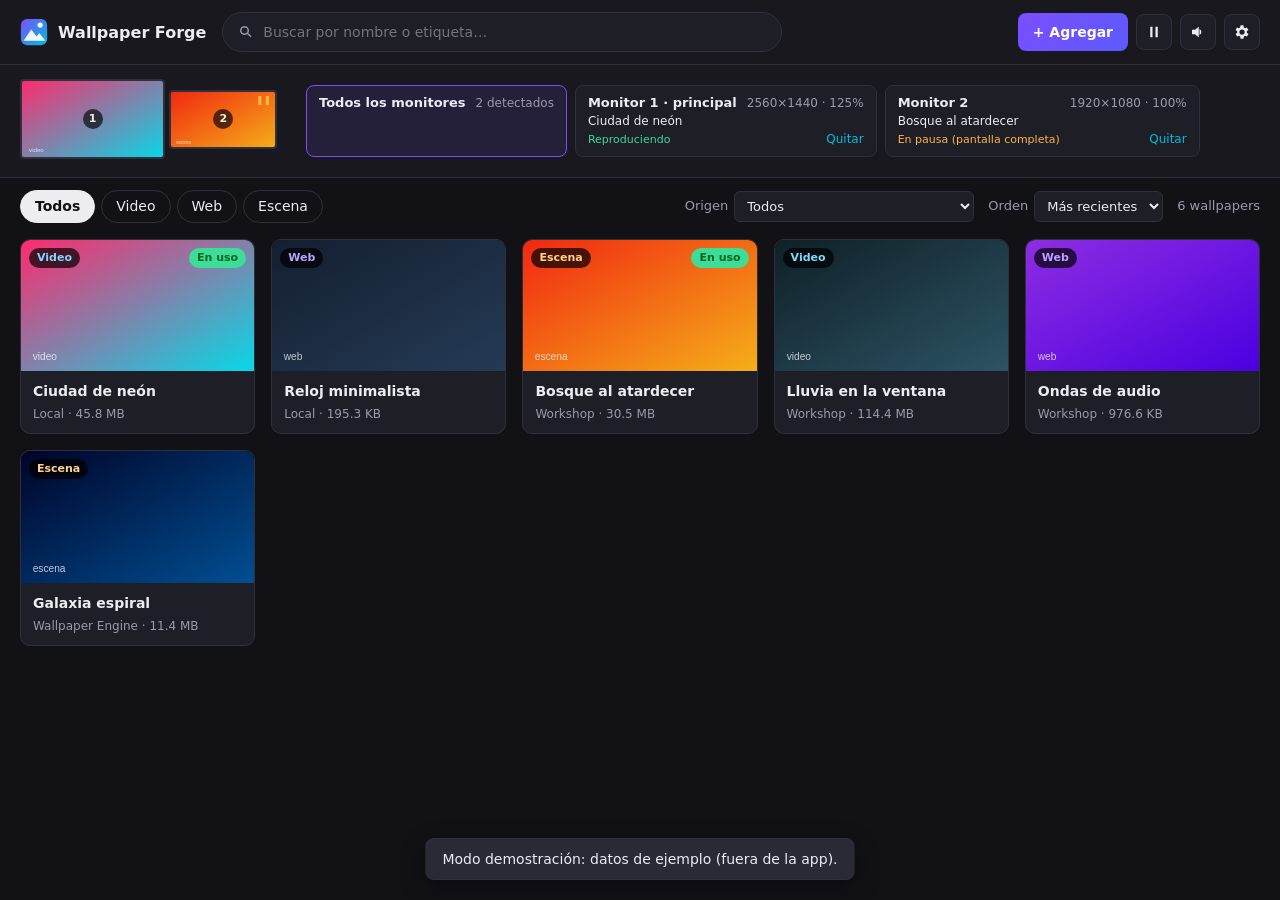
==== src/WallpaperForge/wwwroot/ui/index.html @ 65c08a18 "Wallpaper Forge v0.1: fondos animados para Windows 11 - Wallpapers de video, web (HTML/JS) y escenas" ====
<!doctype html>
<html lang="es">
<head>
<meta charset="utf-8">
<meta name="viewport" content="width=device-width, initial-scale=1">
<title>Wallpaper Forge</title>
<link rel="stylesheet" href="styles.css">
</head>
<body>
<header class="topbar">
  <div class="brand">
    <svg viewBox="0 0 64 64" class="logo" aria-hidden="true">
      <defs><linearGradient id="lg" x1="0" y1="0" x2="1" y2="1"><stop offset="0" stop-color="#7c4dff"/><stop offset="1" stop-color="#00bedc"/></linearGradient></defs>
      <rect x="2" y="2" width="60" height="60" rx="14" fill="url(#lg)"/>
      <path d="M8 52 26 26 38 42 44 34 58 52Z" fill="#fff" opacity=".92"/><circle cx="46" cy="16" r="6" fill="#fff" opacity=".92"/>
    </svg>
    <span>Wallpaper Forge</span>
  </div>

  <div class="search">
    <svg viewBox="0 0 24 24" aria-hidden="true"><path d="M10 4a6 6 0 1 0 3.6 10.8l4.3 4.3 1.4-1.4-4.3-4.3A6 6 0 0 0 10 4Zm0 2a4 4 0 1 1 0 8 4 4 0 0 1 0-8Z"/></svg>
    <input id="search" type="search" placeholder="Buscar por nombre o etiqueta…" autocomplete="off">
  </div>

  <div class="actions">
    <div class="dropdown">
      <button class="btn primary" id="btnImport">+ Agregar</button>
      <div class="menu" id="importMenu" hidden>
        <button data-import="video">Importar video…</button>
        <button data-import="web">Importar carpeta web (HTML)…</button>
        <button data-import="folder">Agregar carpeta de wallpapers…</button>
        <hr>
        <button data-import="rescan">Volver a escanear la biblioteca</button>
      </div>
    </div>
    <button class="icon-btn" id="btnPause" title="Pausar todo"></button>
    <button class="icon-btn" id="btnMute" title="Silenciar"></button>
    <button class="icon-btn" id="btnSettings" title="Configuración">
      <svg viewBox="0 0 24 24"><path d="M19.4 13a7.5 7.5 0 0 0 0-2l2.1-1.6-2-3.5-2.5 1a7.6 7.6 0 0 0-1.7-1L15 3h-4l-.4 2.9a7.6 7.6 0 0 0-1.7 1l-2.5-1-2 3.5L6.6 11a7.5 7.5 0 0 0 0 2l-2.1 1.6 2 3.5 2.5-1a7.6 7.6 0 0 0 1.7 1L11 21h4l.4-2.9a7.6 7.6 0 0 0 1.7-1l2.5 1 2-3.5ZM13 15.5a3.5 3.5 0 1 1 0-7 3.5 3.5 0 0 1 0 7Z" transform="translate(-1 0)"/></svg>
    </button>
  </div>
</header>

<section class="monitors" id="monitors" aria-label="Monitores"></section>

<div class="toolbar">
  <div class="chips" id="typeFilter" role="tablist">
    <button class="chip active" data-type="">Todos</button>
    <button class="chip" data-type="video">Video</button>
    <button class="chip" data-type="web">Web</button>
    <button class="chip" data-type="scene">Escena</button>
  </div>
  <div class="toolbar-right">
    <label class="select-label">Origen
      <select id="sourceFilter">
        <option value="">Todos</option>
        <option value="Local">Mis wallpapers</option>
        <option value="SteamWorkshop">Steam Workshop</option>
        <option value="WallpaperEngineProjects">Proyectos de Wallpaper Engine</option>
      </select>
    </label>
    <label class="select-label">Orden
      <select id="sort">
        <option value="recent">Más recientes</option>
        <option value="name">Nombre</option>
        <option value="size">Tamaño</option>
      </select>
    </label>
    <span class="count" id="count"></span>
  </div>
</div>

<main class="layout">
  <section class="grid" id="grid" aria-label="Biblioteca"></section>
  <aside class="details" id="details" hidden></aside>
</main>

<div class="modal" id="settingsModal" hidden>
  <div class="modal-card" role="dialog" aria-modal="true" aria-labelledby="settingsTitle">
    <header><h2 id="settingsTitle">Configuración</h2><button class="icon-btn" data-close>✕</button></header>
    <div class="modal-body" id="settingsBody"></div>
  </div>
</div>

<div class="toasts" id="toasts" aria-live="polite"></div>

<script src="bridge.js"></script>
<script src="app.js"></script>
</body>
</html>
---- src/WallpaperForge/wwwroot/ui/styles.css ----
:root {
  --bg: #121216;
  --bg-2: #18181e;
  --panel: #1e1e26;
  --panel-2: #262630;
  --line: #30303c;
  --text: #ececf1;
  --muted: #9a9aab;
  --accent: #7c4dff;
  --accent-2: #00bedc;
  --ok: #3ddc97;
  --warn: #ffb547;
  --err: #ff5c7a;
  --radius: 10px;
  color-scheme: dark;
}
* { box-sizing: border-box; }
html, body { margin: 0; height: 100%; }
body {
  background: var(--bg); color: var(--text);
  font: 14px/1.45 "Segoe UI Variable Text", "Segoe UI", system-ui, sans-serif;
  display: flex; flex-direction: column; overflow: hidden; user-select: none;
}
button { font: inherit; color: inherit; cursor: pointer; }
input, select, textarea { font: inherit; color: var(--text); }
[hidden] { display: none !important; }
.muted { color: var(--muted); }
.small { font-size: 12px; }

/* ---------- Barra superior ---------- */
.topbar {
  display: flex; align-items: center; gap: 16px; padding: 12px 20px;
  background: var(--bg-2); border-bottom: 1px solid var(--line);
}
.brand { display: flex; align-items: center; gap: 10px; font-weight: 600; font-size: 16px; white-space: nowrap; }
.logo { width: 28px; height: 28px; }
.search {
  flex: 1; max-width: 560px; display: flex; align-items: center; gap: 8px;
  background: var(--panel); border: 1px solid var(--line); border-radius: 999px; padding: 0 14px;
}
.search:focus-within { border-color: var(--accent); }
.search svg { width: 18px; height: 18px; fill: var(--muted); flex: none; }
.search input { flex: 1; background: none; border: 0; outline: 0; padding: 9px 0; }
.actions { margin-left: auto; display: flex; align-items: center; gap: 8px; }

.btn {
  border: 1px solid var(--line); background: var(--panel-2); border-radius: 8px; padding: 8px 14px;
  transition: background .15s, border-color .15s;
}
.btn:hover { background: #30303c; }
.btn.primary { background: linear-gradient(135deg, var(--accent), #5b5bff); border-color: transparent; color: #fff; font-weight: 600; }
.btn.primary:hover { filter: brightness(1.1); }
.btn.primary:disabled { opacity: .45; cursor: not-allowed; filter: none; }
.btn.ghost { background: transparent; }
.btn.ghost:hover { background: var(--panel-2); }
.btn.small { padding: 4px 10px; font-size: 12px; }
.btn.wide { width: 100%; padding: 11px; margin: 14px 0 8px; }
.link { background: none; border: 0; color: var(--accent-2); padding: 0; }
.link:hover { text-decoration: underline; }
.icon-btn {
  width: 36px; height: 36px; display: grid; place-items: center; border-radius: 8px;
  border: 1px solid var(--line); background: var(--panel);
}
.icon-btn:hover { background: var(--panel-2); }
.icon-btn.on { border-color: var(--warn); color: var(--warn); }
.icon-btn svg { width: 18px; height: 18px; fill: currentColor; }

.dropdown { position: relative; }
.menu {
  position: absolute; right: 0; top: calc(100% + 6px); z-index: 20; min-width: 260px;
  background: var(--panel); border: 1px solid var(--line); border-radius: var(--radius);
  padding: 6px; box-shadow: 0 12px 32px rgba(0,0,0,.45);
}
.menu button { display: block; width: 100%; text-align: left; background: none; border: 0; padding: 9px 12px; border-radius: 6px; }
.menu button:hover { background: var(--panel-2); }
.menu hr { border: 0; border-top: 1px solid var(--line); margin: 6px 0; }

/* ---------- Monitores ---------- */
.monitors {
  display: flex; gap: 24px; align-items: center; padding: 14px 20px;
  border-bottom: 1px solid var(--line); background: var(--bg-2);
}
.monitor-map { position: relative; flex: none; }
.monitor {
  position: absolute; border: 2px solid var(--line); border-radius: 4px; background: #0b0b0f center / cover no-repeat;
  display: grid; place-items: center; padding: 0;
}
.monitor:hover { border-color: #55556a; }
.monitor.active { border-color: var(--accent); box-shadow: 0 0 0 2px rgba(124,77,255,.35); }
.monitor.covered::after { content: "❚❚"; position: absolute; right: 4px; top: 2px; font-size: 9px; color: var(--warn); }
.monitor .num {
  background: rgba(0,0,0,.65); border-radius: 999px; min-width: 20px; height: 20px; display: grid; place-items: center;
  font-size: 11px; font-weight: 700;
}
.monitor-list { display: flex; gap: 8px; flex-wrap: wrap; overflow-x: auto; }
.monitor-row {
  display: grid; grid-template-columns: auto auto; gap: 0 10px; align-items: baseline; text-align: left;
  background: var(--panel); border: 1px solid var(--line); border-radius: 8px; padding: 8px 12px; min-width: 200px; cursor: pointer;
}
.monitor-row.active { border-color: var(--accent); background: #24203a; }
.monitor-row strong { font-size: 13px; }
.monitor-row .muted { font-size: 12px; }
.monitor-row .wp-title { grid-column: 1 / -1; font-size: 12px; white-space: nowrap; overflow: hidden; text-overflow: ellipsis; max-width: 260px; }
.monitor-row .status { font-size: 11px; color: var(--muted); }
.monitor-row .status.playing { color: var(--ok); }
.monitor-row .status.paused { color: var(--warn); }
.monitor-row .link { font-size: 12px; justify-self: end; }

/* ---------- Barra de filtros ---------- */
.toolbar { display: flex; align-items: center; gap: 16px; padding: 12px 20px; }
.chips { display: flex; gap: 6px; }
.chip { border: 1px solid var(--line); background: transparent; border-radius: 999px; padding: 5px 14px; }
.chip:hover { background: var(--panel); }
.chip.active { background: var(--text); color: #111; border-color: var(--text); font-weight: 600; }
.toolbar-right { margin-left: auto; display: flex; align-items: center; gap: 14px; }
.select-label { display: flex; align-items: center; gap: 6px; color: var(--muted); font-size: 13px; }
select, input[type=text], input[type=number], textarea {
  background: var(--panel); border: 1px solid var(--line); border-radius: 6px; padding: 6px 8px; outline: 0;
}
select:focus, input:focus, textarea:focus { border-color: var(--accent); }
.count { color: var(--muted); font-size: 13px; }

/* ---------- Grilla ---------- */
.layout { flex: 1; display: flex; min-height: 0; }
.grid {
  flex: 1; overflow-y: auto; padding: 4px 20px 24px;
  display: grid; grid-template-columns: repeat(auto-fill, minmax(220px, 1fr)); gap: 16px; align-content: start;
}
.card {
  background: var(--panel); border: 1px solid var(--line); border-radius: var(--radius); overflow: hidden;
  cursor: pointer; transition: transform .15s, border-color .15s, box-shadow .15s; outline: 0;
}
.card:hover, .card:focus-visible { transform: translateY(-2px); border-color: #45455a; box-shadow: 0 10px 24px rgba(0,0,0,.35); }
.card.selected { border-color: var(--accent); box-shadow: 0 0 0 2px rgba(124,77,255,.4); }
.card.unsupported .thumb img { filter: grayscale(.8) brightness(.6); }
.thumb { position: relative; aspect-ratio: 16 / 9; background: #0b0b0f; }
.thumb img { width: 100%; height: 100%; object-fit: cover; display: block; }
.noimg { width: 100%; height: 100%; display: grid; place-items: center; color: var(--muted); }
.badge {
  position: absolute; top: 8px; left: 8px; font-size: 11px; font-weight: 600; padding: 2px 8px; border-radius: 999px;
  background: rgba(0,0,0,.7); backdrop-filter: blur(4px);
}
.badge.active { left: auto; right: 8px; background: var(--ok); color: #062; }
.badge.warn { top: auto; bottom: 8px; background: rgba(255,181,71,.9); color: #331; }
.badge.type-video { color: #7fd8ff; }
.badge.type-web { color: #b9a3ff; }
.badge.type-scene { color: #ffd38a; }
.info .badge { position: static; }
.quick-apply {
  position: absolute; right: 8px; bottom: 8px; opacity: 0; transform: translateY(4px);
  background: var(--accent); color: #fff; border: 0; border-radius: 6px; padding: 5px 12px; font-weight: 600; font-size: 12px;
  transition: opacity .15s, transform .15s;
}
.card:hover .quick-apply, .card:focus-visible .quick-apply { opacity: 1; transform: none; }
.meta { padding: 10px 12px; }
.meta h3 { margin: 0 0 2px; font-size: 14px; font-weight: 600; white-space: nowrap; overflow: hidden; text-overflow: ellipsis; }
.meta .muted { font-size: 12px; }
.empty { grid-column: 1 / -1; text-align: center; padding: 64px 20px; }
.empty h3 { margin: 0 0 8px; }
.empty p { max-width: 480px; margin: 0 auto 16px; }

/* ---------- Panel de detalles ---------- */
.details {
  width: 380px; flex: none; overflow-y: auto; background: var(--bg-2); border-left: 1px solid var(--line);
  position: relative; user-select: text;
}
.details-head { position: absolute; right: 10px; top: 10px; z-index: 2; }
.details-head .close { background: rgba(0,0,0,.6); border-color: transparent; }
.big-preview { aspect-ratio: 16 / 9; background: #0b0b0f; }
.big-preview img, .big-preview video { width: 100%; height: 100%; object-fit: cover; display: block; }
.info { padding: 16px 18px 4px; }
.info h2 { margin: 0 0 8px; font-size: 18px; }
.tags { display: flex; flex-wrap: wrap; gap: 6px; }
.tag { font-size: 11px; padding: 2px 8px; border-radius: 999px; background: var(--panel-2); color: var(--muted); }
.desc { color: var(--muted); margin: 10px 0 0; white-space: pre-line; max-height: 120px; overflow: auto; }
.note { font-size: 12px; background: rgba(0,190,220,.08); border: 1px solid rgba(0,190,220,.25); color: #9fe6f2; padding: 8px 10px; border-radius: 6px; margin: 12px 0 0; }
.note.warn { background: rgba(255,181,71,.08); border-color: rgba(255,181,71,.3); color: var(--warn); }
.row-actions { display: flex; gap: 8px; flex-wrap: wrap; }
.facts { display: grid; grid-template-columns: auto 1fr; gap: 4px 12px; margin: 14px 0 6px; font-size: 12px; }
.facts dt { color: var(--muted); }
.facts dd { margin: 0; overflow: hidden; text-overflow: ellipsis; white-space: nowrap; }

.props { padding: 6px 18px 18px; border-top: 1px solid var(--line); }
.props h3 { font-size: 13px; text-transform: uppercase; letter-spacing: .06em; color: var(--muted); margin: 14px 0 10px; }
.field { display: grid; gap: 6px; margin-bottom: 12px; }
.field > label { font-size: 13px; }
.field.inline { grid-template-columns: 1fr auto; align-items: center; }
.slider { display: flex; align-items: center; gap: 10px; }
.slider input { flex: 1; accent-color: var(--accent); }
.slider output { min-width: 44px; text-align: right; font-variant-numeric: tabular-nums; color: var(--muted); font-size: 12px; }
input[type=color] { width: 56px; height: 30px; padding: 2px; background: var(--panel); border: 1px solid var(--line); border-radius: 6px; }
.file-pick { display: flex; align-items: center; gap: 8px; }
.file-name { flex: 1; font-size: 12px; color: var(--muted); overflow: hidden; text-overflow: ellipsis; white-space: nowrap; }
.prop-text { font-size: 12px; color: var(--muted); margin: 0 0 12px; }
.prop-group { margin: 16px 0 8px; font-size: 13px; }

.switch { position: relative; width: 40px; height: 22px; display: inline-block; }
.switch input { opacity: 0; width: 0; height: 0; position: absolute; }
.switch .track { position: absolute; inset: 0; background: #3a3a48; border-radius: 999px; transition: background .15s; cursor: pointer; }
.switch .track::after { content: ""; position: absolute; left: 3px; top: 3px; width: 16px; height: 16px; border-radius: 50%; background: #fff; transition: transform .15s; }
.switch input:checked + .track { background: var(--accent); }
.switch input:checked + .track::after { transform: translateX(18px); }
.switch input:focus-visible + .track { outline: 2px solid var(--accent-2); outline-offset: 2px; }

/* ---------- Modal ---------- */
.modal { position: fixed; inset: 0; background: rgba(0,0,0,.55); display: grid; place-items: center; z-index: 50; }
.modal-card { width: min(640px, 92vw); max-height: 86vh; display: flex; flex-direction: column; background: var(--panel); border: 1px solid var(--line); border-radius: 14px; box-shadow: 0 24px 64px rgba(0,0,0,.5); }
.modal-card header { display: flex; align-items: center; justify-content: space-between; padding: 16px 20px; border-bottom: 1px solid var(--line); }
.modal-card h2 { margin: 0; font-size: 17px; }
.modal-body { padding: 4px 20px 20px; overflow-y: auto; }
.modal-body h3 { font-size: 13px; text-transform: uppercase; letter-spacing: .06em; color: var(--muted); margin: 20px 0 10px; }
.radio-group { display: grid; gap: 8px; margin-bottom: 14px; }
.radio { display: flex; gap: 10px; align-items: center; }
.radio input { accent-color: var(--accent); }
textarea { width: 100%; resize: vertical; }
.folders { list-style: none; padding: 0; margin: 0 0 10px; display: grid; gap: 6px; }
.folders li { display: flex; justify-content: space-between; gap: 12px; background: var(--bg-2); border: 1px solid var(--line); border-radius: 6px; padding: 8px 10px; font-size: 12px; }
.folders li span:first-child { overflow: hidden; text-overflow: ellipsis; white-space: nowrap; }

/* ---------- Toasts ---------- */
.toasts { position: fixed; left: 50%; bottom: 20px; transform: translateX(-50%); display: grid; gap: 8px; z-index: 100; }
.toast { background: #2a2a36; border: 1px solid var(--line); padding: 10px 16px; border-radius: 8px; box-shadow: 0 8px 24px rgba(0,0,0,.4); transition: opacity .3s, transform .3s; max-width: 560px; }
.toast.error { border-color: var(--err); }
.toast.warn { border-color: var(--warn); }
.toast.out { opacity: 0; transform: translateY(8px); }

::-webkit-scrollbar { width: 10px; height: 10px; }
::-webkit-scrollbar-thumb { background: #34343f; border-radius: 10px; border: 2px solid var(--bg); }
::-webkit-scrollbar-track { background: transparent; }

@media (max-width: 1100px) {
  .details { width: 320px; }
  .monitor-row { min-width: 170px; }
}
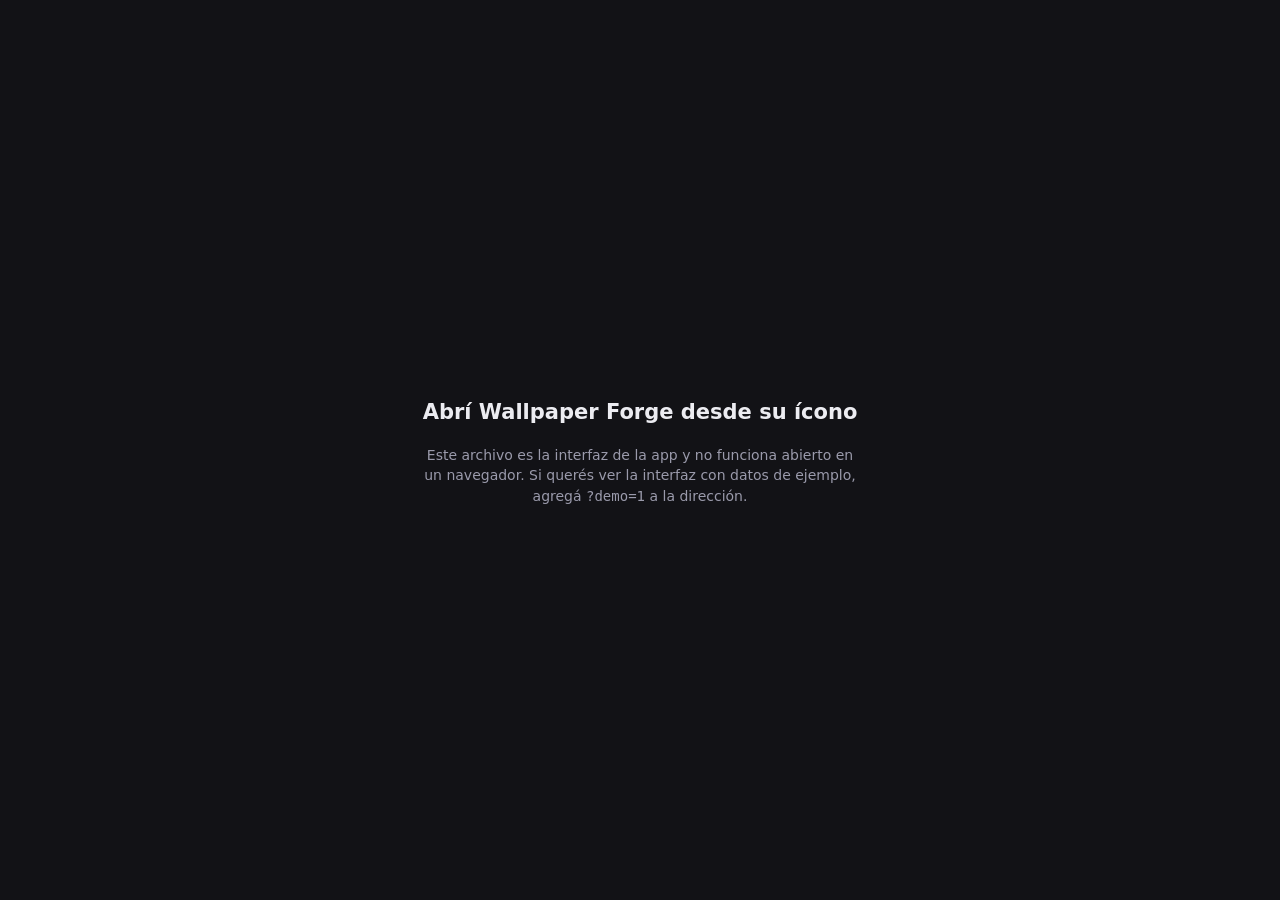
==== commit 1c13cdff: "v0.3: imágenes y GIF, archivos sueltos en subcarpetas, miniaturas estáticas - Cada video, imagen o G" ====
--- a/src/WallpaperForge/wwwroot/ui/index.html
+++ b/src/WallpaperForge/wwwroot/ui/index.html
@@ -26,7 +26,7 @@
     <div class="dropdown">
       <button class="btn primary" id="btnImport">+ Agregar</button>
       <div class="menu" id="importMenu" hidden>
-        <button data-import="video">Importar video…</button>
+        <button data-import="media">Importar videos, imágenes o GIF…</button>
         <button data-import="web">Importar carpeta web (HTML)…</button>
         <button data-import="folder">Agregar carpeta de wallpapers…</button>
         <hr>
@@ -49,6 +49,7 @@
     <button class="chip" data-type="video">Video</button>
     <button class="chip" data-type="web">Web</button>
     <button class="chip" data-type="scene">Escena</button>
+    <button class="chip" data-type="image">Imagen</button>
   </div>
   <div class="toolbar-right">
     <label class="select-label">Origen
@@ -82,6 +83,8 @@
   </div>
 </div>
 
+<div class="drop-overlay" id="dropOverlay" hidden><div>Soltá acá tus videos, imágenes o GIF</div></div>
+
 <div class="toasts" id="toasts" aria-live="polite"></div>
 
 <script src="bridge.js"></script>
--- a/src/WallpaperForge/wwwroot/ui/styles.css
+++ b/src/WallpaperForge/wwwroot/ui/styles.css
@@ -232,3 +232,22 @@
   .details { width: 320px; }
   .monitor-row { min-width: 170px; }
 }
+
+.other-apps { display: grid; gap: 10px; }
+.other-apps .btn { justify-self: start; }
+.status-dot.warn { color: var(--warn); font-size: 12px; }
+.modal-body > .btn { margin-bottom: 10px; }
+
+.thumb-media { position: absolute; inset: 0; }
+.thumb-media img, .thumb-media video { width: 100%; height: 100%; object-fit: cover; display: block; }
+.thumb-media .live { position: absolute; inset: 0; }
+.badge.type-image { color: #9ff0b5; }
+.btn.danger { color: var(--err); }
+.btn.danger:hover { background: rgba(255,92,122,.1); }
+.drop-overlay {
+  position: fixed; inset: 0; z-index: 90; background: rgba(18,18,22,.85);
+  display: grid; place-items: center; pointer-events: none;
+}
+.drop-overlay div {
+  border: 2px dashed var(--accent); border-radius: 16px; padding: 48px 64px; font-size: 18px; font-weight: 600;
+}
